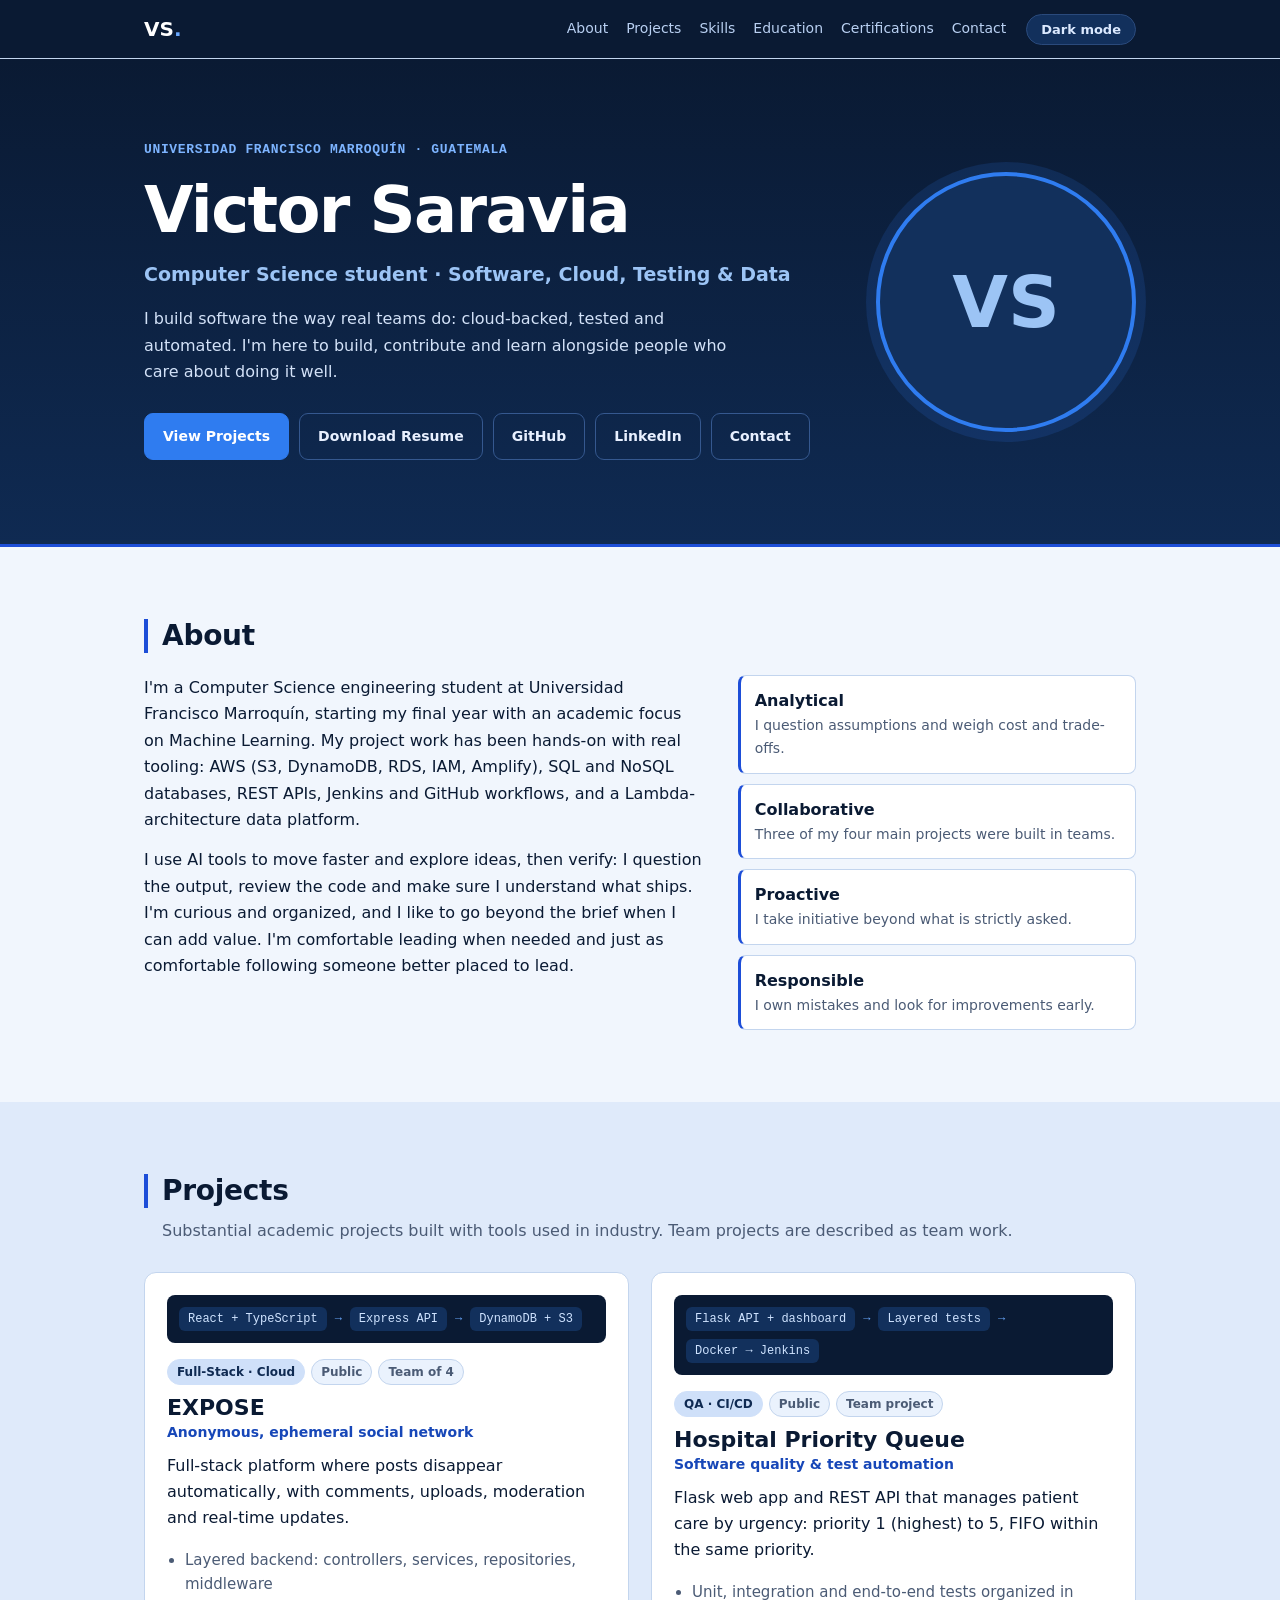
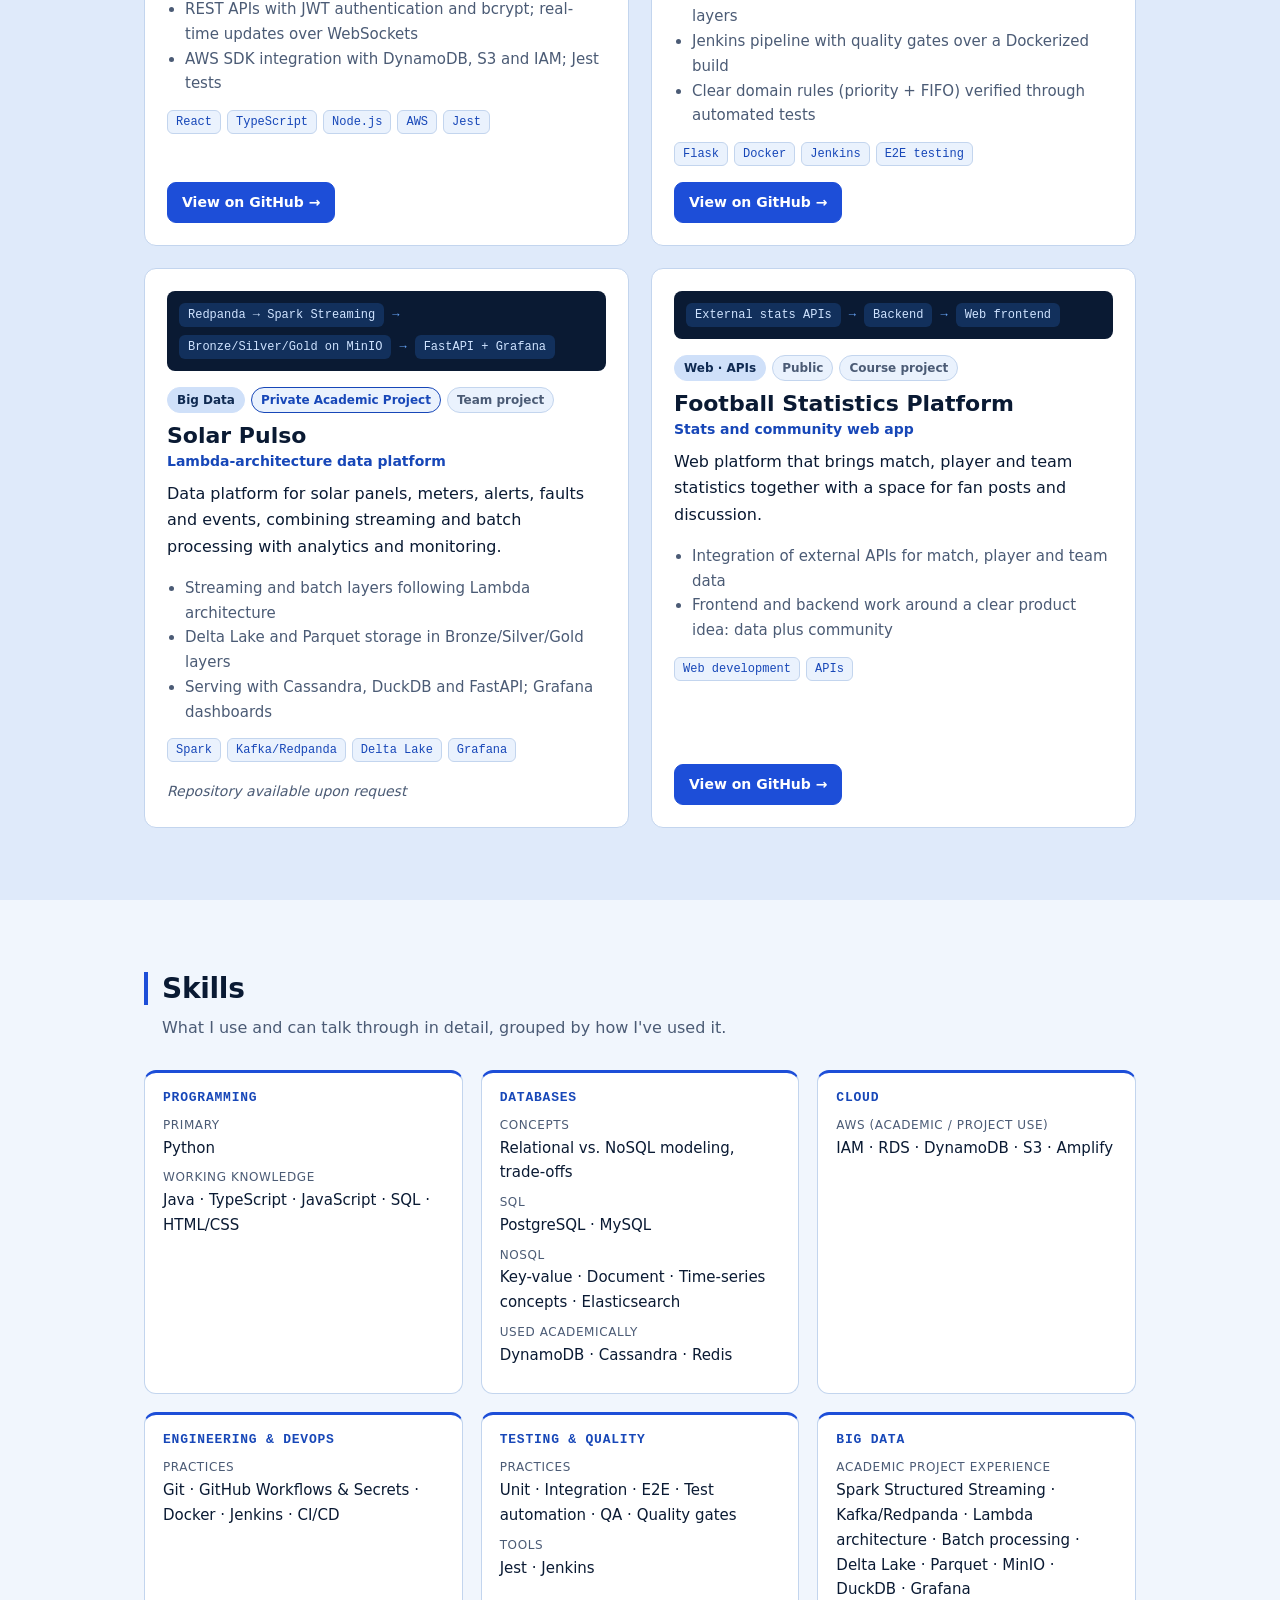
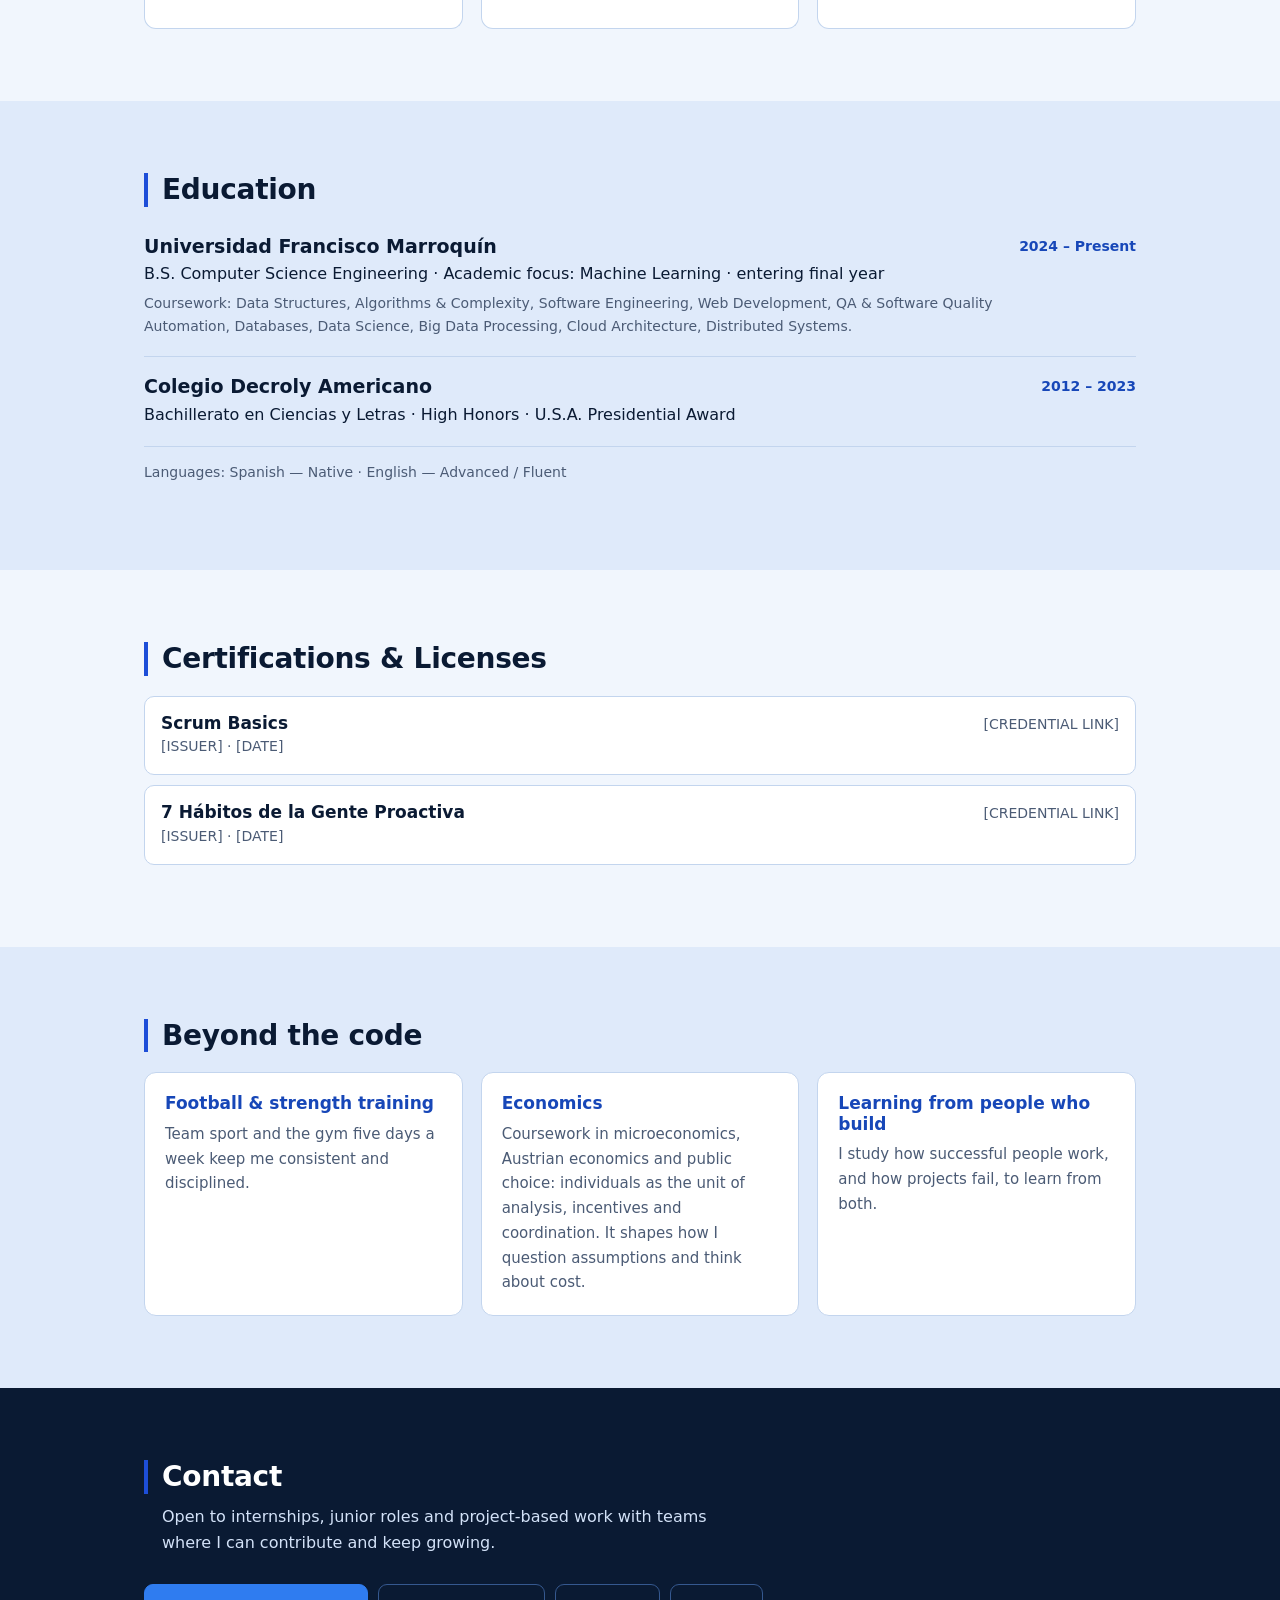
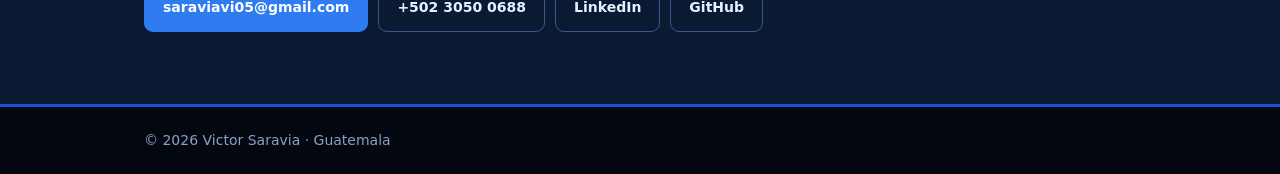
==== index.html @ 4b07f57b "CV mejorado" ====
<!DOCTYPE html>
<html lang="en" data-theme="dark">
<head>
  <meta charset="utf-8">
  <meta name="viewport" content="width=device-width, initial-scale=1">
  <title>Victor Saravia — Computer Science Student | Software, Cloud, Testing & Data</title>
  <meta name="description" content="Victor Saravia, Computer Science student at Universidad Francisco Marroquín. Projects in full-stack development on AWS, QA automation with CI/CD, and Big Data streaming pipelines.">
  <meta property="og:title" content="Victor Saravia — Computer Science Student">
  <meta property="og:description" content="Full-stack on AWS, QA automation and CI/CD, Big Data pipelines. Open to internships, junior and project-based roles.">
  <meta property="og:type" content="website">
  <!-- TODO after deploy: <meta property="og:url" content="https://YOUR-SITE"> and og:image -->
  <meta name="theme-color" content="#0a1a33">
  <link rel="icon" href="assets/favicon.svg" type="image/svg+xml">
  <script>/* set theme before paint: saved choice, else system preference */
    (function(){var t;try{t=localStorage.getItem("theme")}catch(e){}
    if(t!=="light"&&t!=="dark"){t=window.matchMedia&&matchMedia("(prefers-color-scheme: light)").matches?"light":"dark"}
    document.documentElement.setAttribute("data-theme",t)})();</script>
  <link rel="stylesheet" href="styles.css">
</head>
<body>
<a class="skip" href="#main">Skip to content</a>
<header class="nav"><div class="wrap nav-in">
  <a class="logo" href="#top" aria-label="Victor Saravia, home">VS<span>.</span></a>
  <nav aria-label="Primary"><a href="#about">About</a><a href="#projects">Projects</a><a href="#skills">Skills</a><a href="#education">Education</a><a href="#certifications">Certifications</a><a href="#contact">Contact</a></nav>
  <button id="theme" class="theme" type="button" aria-pressed="false"><span id="theme-label">Light mode</span></button>
</div></header>

<main id="main">
  <section class="hero" id="top"><div class="wrap hero-in">
    <div class="hero-text">
      <p class="eyebrow" id="h-eyebrow"></p>
      <h1 id="h-name"></h1>
      <p class="role" id="h-role"></p>
      <p class="lead" id="h-lead"></p>
      <div class="cta" id="h-cta"></div>
    </div>
    <figure class="photo"><img id="h-photo" width="260" height="260" alt="Portrait of Victor Saravia"><span class="initials" id="h-init" hidden>VS</span></figure>
  </div></section>

  <section id="about" class="sec"><div class="wrap"><h2>About</h2>
    <div class="about"><div id="about-text"></div><ul class="traits" id="traits"></ul></div></div></section>

  <section id="projects" class="sec alt"><div class="wrap"><h2>Projects</h2>
    <p class="sub">Substantial academic projects built with tools used in industry. Team projects are described as team work.</p>
    <div class="grid" id="project-grid"></div></div></section>

  <section id="skills" class="sec"><div class="wrap"><h2>Skills</h2>
    <p class="sub">What I use and can talk through in detail, grouped by how I've used it.</p>
    <div class="skills" id="skills-grid"></div></div></section>

  <section id="education" class="sec alt"><div class="wrap"><h2>Education</h2><div id="edu"></div><p class="muted" id="langs"></p></div></section>

  <section id="certifications" class="sec"><div class="wrap"><h2>Certifications &amp; Licenses</h2><ul class="certs" id="certs"></ul></div></section>

  <section id="interests" class="sec alt"><div class="wrap"><h2>Beyond the code</h2><div class="grid3" id="interests-grid"></div></div></section>

  <section id="contact" class="sec contact"><div class="wrap"><h2>Contact</h2>
    <p class="lead">Open to internships, junior roles and project-based work with teams where I can contribute and keep growing.</p>
    <div class="cta" id="c-cta"></div></div></section>
</main>
<footer class="foot"><div class="wrap"><p>© <span id="year"></span> Victor Saravia · Guatemala</p></div></footer>
<noscript><p style="padding:24px">Enable JavaScript to see the full page, or visit
  <a href="https://github.com/VictorSaraviaUFM">GitHub</a> · <a href="assets/resume.pdf">Resume (PDF)</a>.</p></noscript>
<script src="content.js"></script>
<script src="script.js"></script>
</body>
</html>
---- styles.css ----
/* Palette. Dark and light are designed separately. Edit tokens here. */
:root{--r:12px;--navy:#0a1a33;--blue-900:#0f2a52}
[data-theme="dark"]{
  --bg:#050b17;--bg-alt:#0a1424;--card:#0d1b33;--card-2:#112445;--text:#e8eef9;--muted:#93a4bf;--line:#1c2f52;
  --accent:#5aa2ff;--accent-strong:#2f7cf0;--on-accent:#04122b;--soft:#14305c;--soft-text:#b9d6ff;--nav:#050b17;--hero:linear-gradient(180deg,#0a1a33,#050b17)}
[data-theme="light"]{
  --bg:#f1f6fd;--bg-alt:#dfeafa;--card:#ffffff;--card-2:#eaf2fd;--text:#0a1a33;--muted:#4b5b75;--line:#c3d5ee;
  --accent:#1747b8;--accent-strong:#1d4ed8;--on-accent:#ffffff;--soft:#cfe0f9;--soft-text:#0f2a52;--nav:#0a1a33;--hero:linear-gradient(180deg,#0a1a33,#0f2a52)}
*{box-sizing:border-box}html{scroll-behavior:smooth;scroll-padding-top:68px}
body{margin:0;font:16px/1.65 system-ui,-apple-system,"Segoe UI",Roboto,sans-serif;background:var(--bg);color:var(--text)}
a{color:var(--accent)}h1,h2,h3{margin:0;line-height:1.2}
.wrap{max-width:1040px;margin:0 auto;padding:0 24px}
.skip{position:absolute;left:-999px}.skip:focus{left:8px;top:8px;background:#fff;color:#000;padding:8px;z-index:50}
:focus-visible{outline:2px solid var(--accent);outline-offset:3px}
/* nav: navy in both themes */
.nav{position:sticky;top:0;z-index:20;background:var(--nav);border-bottom:1px solid var(--line)}
.nav-in{display:flex;align-items:center;gap:20px;height:58px}
.logo{font-weight:800;font-size:20px;color:#fff;text-decoration:none}.logo span{color:#6aa9ff}
.nav nav{display:flex;gap:18px;margin-left:auto;overflow-x:auto}.nav nav a{color:#b9d0f2;text-decoration:none;font-size:14px;white-space:nowrap}.nav nav a:hover{color:#fff}
.theme{background:#12305c;color:#dbe9ff;border:1px solid #2a4a7c;border-radius:999px;padding:7px 14px;font:600 13px system-ui;cursor:pointer;white-space:nowrap}.theme:hover{background:#1a407a}
/* hero: navy/black, strong blue */
.hero{background:var(--hero);color:#fff;padding:84px 0;border-bottom:3px solid var(--accent-strong)}
.hero-in{display:flex;align-items:center;justify-content:space-between;gap:48px}
.eyebrow{font:600 13px/1 ui-monospace,Menlo,monospace;color:#7db4ff;margin:0 0 16px;letter-spacing:.05em;text-transform:uppercase}
.hero h1{font-size:clamp(40px,7vw,64px);letter-spacing:-.025em}
.role{color:#9cc4f5;font-size:19px;font-weight:600;margin:10px 0 16px}.lead{max-width:58ch;color:#d3e2f8;margin:0 0 28px}
.photo{margin:0;flex:none;position:relative}
.photo img,.initials{width:260px;height:260px;border-radius:50%;object-fit:cover;display:block;border:4px solid #2f7cf0;box-shadow:0 0 0 10px rgba(47,124,240,.15)}
.initials{display:flex;align-items:center;justify-content:center;background:#12305c;color:#9cc4f5;font:700 72px system-ui}
.initials[hidden],.photo img[hidden]{display:none}
.cta{display:flex;flex-wrap:wrap;gap:10px}
.btn{display:inline-block;padding:11px 18px;border-radius:9px;border:1px solid var(--line);background:var(--card);color:var(--text);text-decoration:none;font-weight:600;font-size:14px}
.hero .btn,.contact .btn{background:transparent;color:#e8f0ff;border-color:#35588f}.hero .btn:hover,.contact .btn:hover{border-color:#7db4ff;background:rgba(47,124,240,.15)}
.btn.primary,.hero .btn.primary,.contact .btn.primary{background:#2f7cf0;border-color:#2f7cf0;color:#fff}.btn.primary:hover{background:#1d62cc}
.btn.small{padding:8px 14px;background:var(--accent-strong);border-color:var(--accent-strong);color:#fff}.btn.small:hover{filter:brightness(1.1)}
/* sections */
.sec{padding:72px 0;background:var(--bg)}.sec.alt{background:var(--bg-alt)}
h2{font-size:28px;letter-spacing:-.01em;margin-bottom:10px;padding-left:14px;border-left:4px solid var(--accent-strong)}
.sub{color:var(--muted);margin:0 0 28px 18px}.muted{color:var(--muted);font-size:14px}
.about{display:grid;grid-template-columns:1.4fr 1fr;gap:36px;margin-top:22px}.about p{margin:0 0 14px}
.traits{list-style:none;margin:0;padding:0;display:grid;gap:10px;align-content:start}
.traits li{background:var(--card);border:1px solid var(--line);border-left:3px solid var(--accent-strong);border-radius:8px;padding:12px 14px;display:grid}.traits span{color:var(--muted);font-size:14px}
.grid{display:grid;grid-template-columns:repeat(auto-fit,minmax(min(100%,440px),1fr));gap:22px}
.card{background:var(--card);border:1px solid var(--line);border-radius:var(--r);padding:22px;display:flex;flex-direction:column;transition:border-color .15s}.card:hover{border-color:var(--accent)}
.flow{display:flex;flex-wrap:wrap;align-items:center;gap:8px;background:var(--navy);border-radius:8px;padding:12px;margin-bottom:16px;font:500 12px ui-monospace,Menlo,monospace}
.flow span{background:#12305c;color:#cfe3ff;padding:5px 9px;border-radius:6px}.flow i{color:#6aa9ff;font-style:normal}
.meta{display:flex;flex-wrap:wrap;gap:6px;margin-bottom:10px}
.pill{font:600 12px/1 system-ui;padding:6px 9px;border-radius:999px;background:var(--card-2);color:var(--muted);border:1px solid var(--line)}
.pill.area{background:var(--soft);color:var(--soft-text);border-color:var(--soft)}.pill.priv{color:var(--accent);border-color:var(--accent)}
.card h3{font-size:22px}.type{color:var(--accent);font-weight:600;font-size:14px;margin:2px 0 10px}.card p{margin:0 0 8px}
.card ul{padding-left:18px;margin:8px 0 14px;color:var(--muted);font-size:15px}
.tags{display:flex;flex-wrap:wrap;gap:6px}.tags span{font:500 12px/1 ui-monospace,Menlo,monospace;background:var(--card-2);color:var(--accent);border:1px solid var(--line);padding:5px 8px;border-radius:6px}
.card-foot{margin-top:auto;padding-top:16px}.note{color:var(--muted);font-size:14px;font-style:italic}
.skills{display:grid;grid-template-columns:repeat(auto-fit,minmax(300px,1fr));gap:18px}
.skill{background:var(--card);border:1px solid var(--line);border-top:3px solid var(--accent-strong);border-radius:var(--r);padding:18px}
.skill h3{font:700 13px/1 ui-monospace,Menlo,monospace;text-transform:uppercase;letter-spacing:.06em;color:var(--accent);margin-bottom:12px}
.skill p{margin:0 0 8px;font-size:15px}.lbl{display:block;font-size:12px;color:var(--muted);text-transform:uppercase;letter-spacing:.05em}
.row{display:flex;justify-content:space-between;gap:16px;padding:18px 0;border-bottom:1px solid var(--line)}.row h3{font-size:19px}.row p{margin:4px 0 0}.date{color:var(--accent);font-weight:600;font-size:14px;white-space:nowrap}
.certs{list-style:none;margin:20px 0 0;padding:0}.certs li{display:flex;justify-content:space-between;gap:16px;padding:16px;margin-bottom:10px;background:var(--card);border:1px solid var(--line);border-radius:10px}.certs h3{font-size:17px}.certs p{margin:2px 0 0}
.grid3{display:grid;grid-template-columns:repeat(auto-fit,minmax(260px,1fr));gap:18px;margin-top:20px}
.tile{background:var(--card);border:1px solid var(--line);border-radius:var(--r);padding:20px}.tile h3{font-size:17px;color:var(--accent);margin-bottom:8px}.tile p{margin:0;color:var(--muted);font-size:15px}
/* contact + footer: navy/black */
.contact{background:var(--navy);color:#fff}.contact h2{color:#fff}.contact .lead{margin-left:18px}
.foot{background:#030710;color:#8aa0c4;padding:22px 0;font-size:14px;border-top:3px solid var(--accent-strong)}.foot p{margin:0}
@media(max-width:760px){.hero{padding:56px 0}.hero-in{flex-direction:column-reverse;align-items:flex-start;gap:28px}.photo img,.initials{width:170px;height:170px}.about{grid-template-columns:1fr}
  .nav nav{display:none}.theme{margin-left:auto}.row{flex-direction:column;gap:4px}}
@media(prefers-reduced-motion:reduce){*{transition:none!important;scroll-behavior:auto!important}}
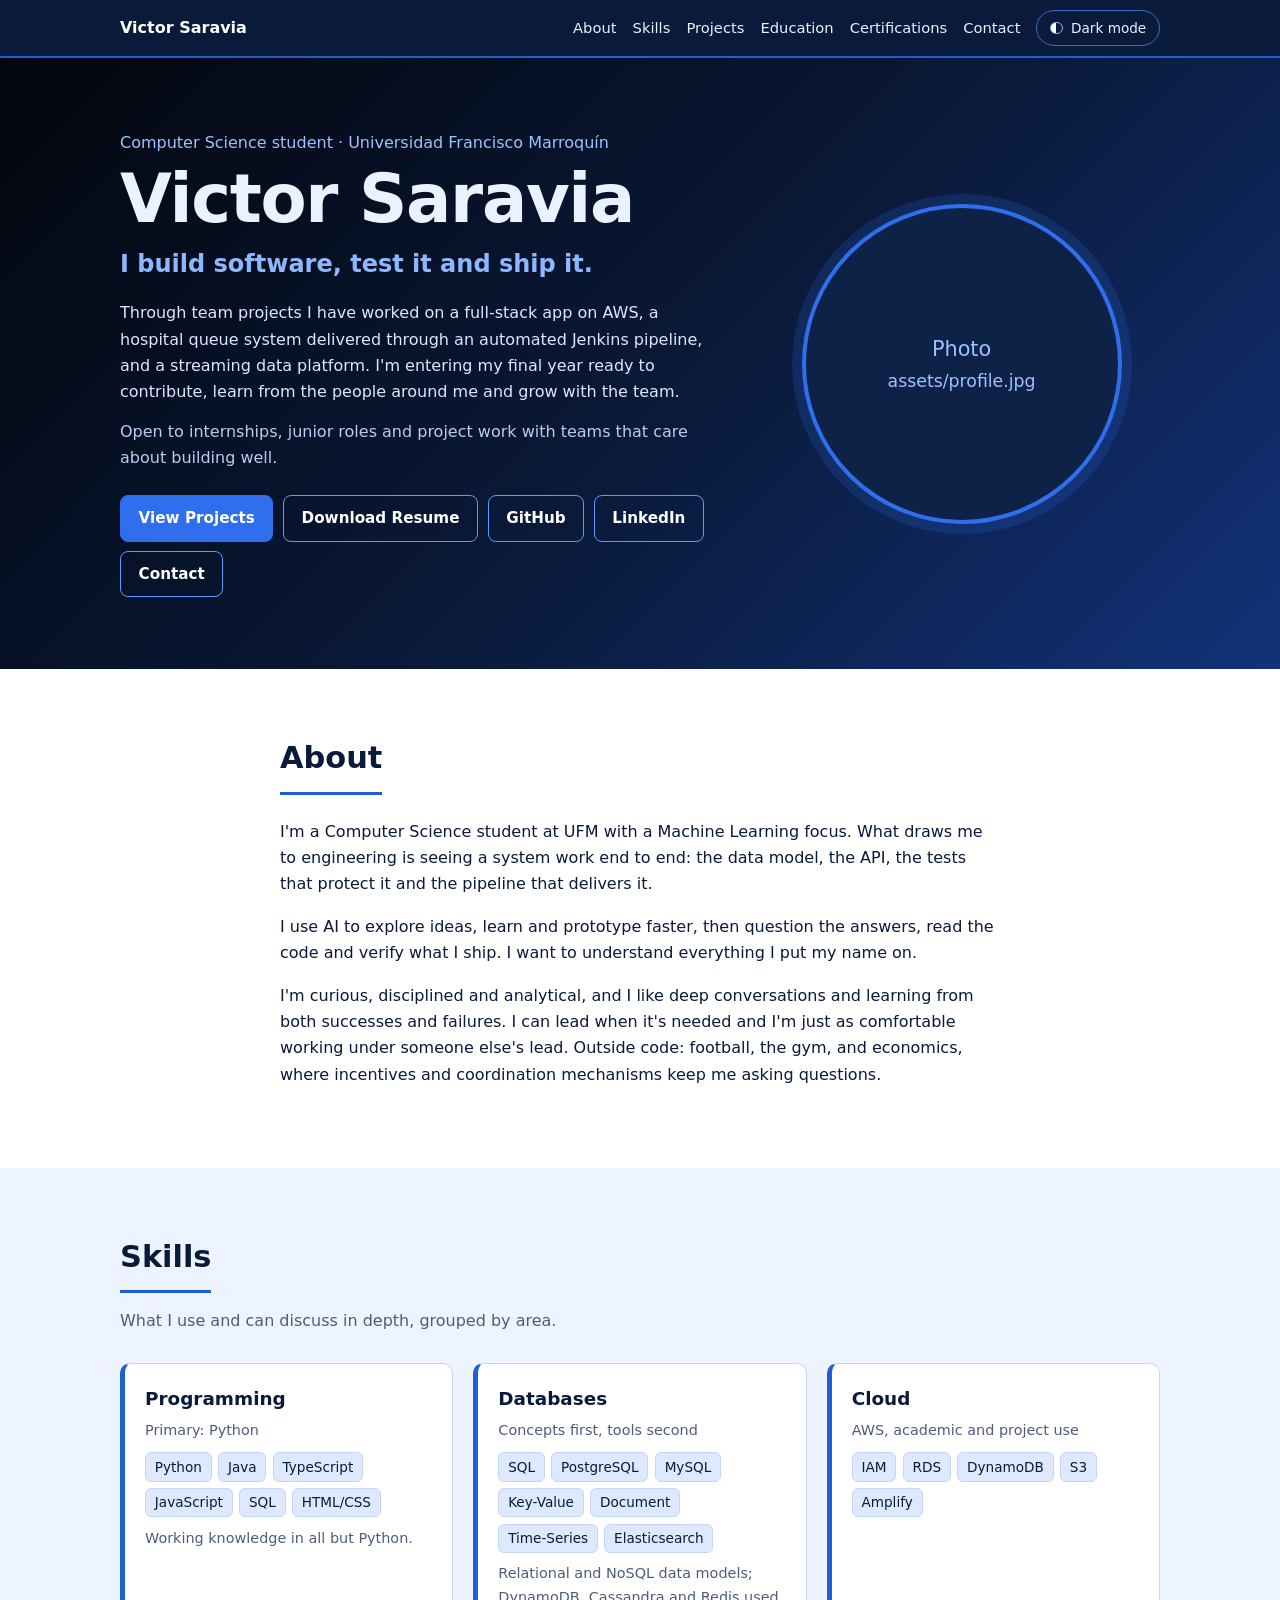
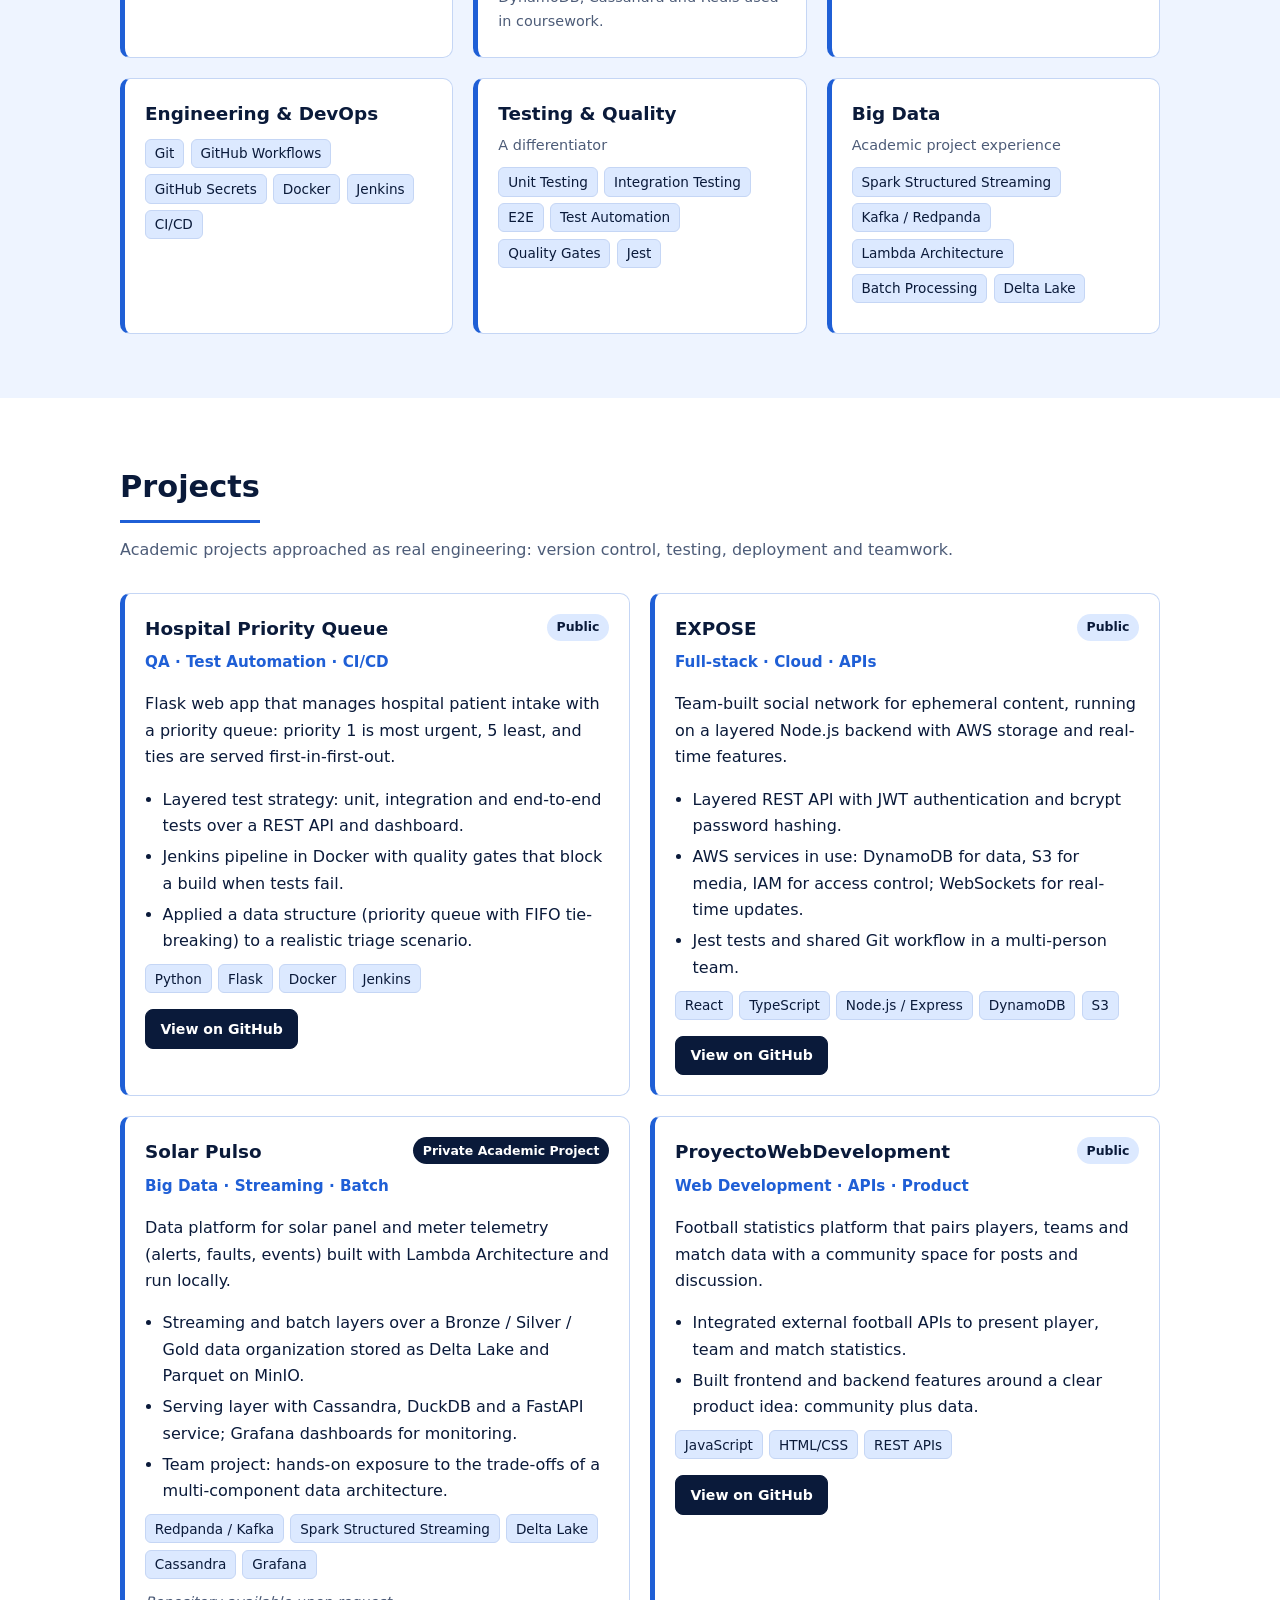
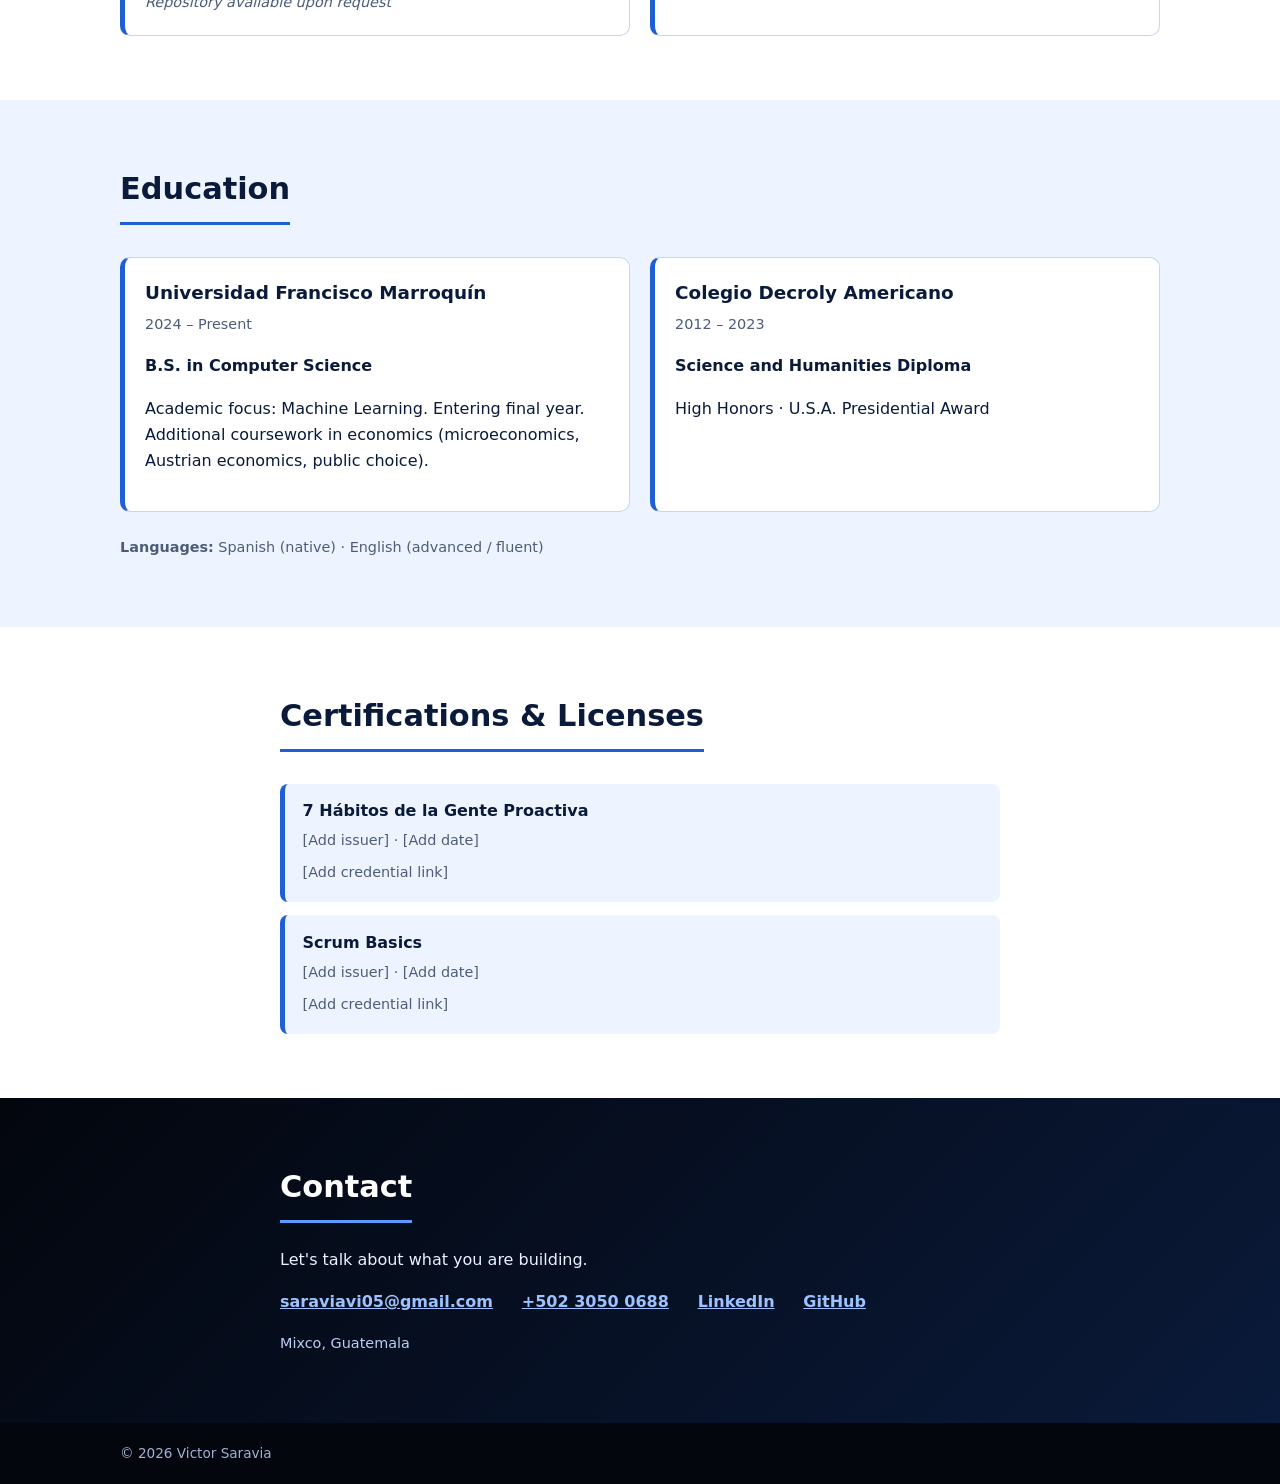
==== commit eac6c322: "Upgrade CV" ====
--- a/index.html
+++ b/index.html
@@ -1,67 +1,104 @@
 <!DOCTYPE html>
 <html lang="en" data-theme="dark">
 <head>
-  <meta charset="utf-8">
-  <meta name="viewport" content="width=device-width, initial-scale=1">
-  <title>Victor Saravia — Computer Science Student | Software, Cloud, Testing & Data</title>
-  <meta name="description" content="Victor Saravia, Computer Science student at Universidad Francisco Marroquín. Projects in full-stack development on AWS, QA automation with CI/CD, and Big Data streaming pipelines.">
-  <meta property="og:title" content="Victor Saravia — Computer Science Student">
-  <meta property="og:description" content="Full-stack on AWS, QA automation and CI/CD, Big Data pipelines. Open to internships, junior and project-based roles.">
-  <meta property="og:type" content="website">
-  <!-- TODO after deploy: <meta property="og:url" content="https://YOUR-SITE"> and og:image -->
-  <meta name="theme-color" content="#0a1a33">
-  <link rel="icon" href="assets/favicon.svg" type="image/svg+xml">
-  <script>/* set theme before paint: saved choice, else system preference */
-    (function(){var t;try{t=localStorage.getItem("theme")}catch(e){}
-    if(t!=="light"&&t!=="dark"){t=window.matchMedia&&matchMedia("(prefers-color-scheme: light)").matches?"light":"dark"}
-    document.documentElement.setAttribute("data-theme",t)})();</script>
-  <link rel="stylesheet" href="styles.css">
+<meta charset="utf-8">
+<meta name="viewport" content="width=device-width, initial-scale=1">
+<title>Victor Saravia | Computer Science Student, Software, Cloud, Testing</title>
+<meta name="description" content="Victor Saravia, Computer Science student at Universidad Francisco Marroquín. Projects in full-stack development on AWS, test automation with CI/CD, and streaming data architecture.">
+<meta property="og:title" content="Victor Saravia | Computer Science Student">
+<meta property="og:description" content="Software, cloud, testing and data projects built in teams.">
+<meta property="og:type" content="website">
+<script>
+  (function () {
+    var t = null;
+    try { t = localStorage.getItem("theme"); } catch (e) {}
+    if (t !== "light" && t !== "dark") t = window.matchMedia("(prefers-color-scheme: light)").matches ? "light" : "dark";
+    document.documentElement.setAttribute("data-theme", t);
+  })();
+</script>
+<script type="application/ld+json">
+{"@context":"https://schema.org","@type":"Person","name":"Victor Saravia","email":"mailto:saraviavi05@gmail.com","telephone":"+502 30500688","address":{"@type":"PostalAddress","addressLocality":"Mixco","addressCountry":"GT"},"alumniOf":"Universidad Francisco Marroquín","sameAs":["https://www.linkedin.com/in/victor-saravia-75724937a/","https://github.com/VictorSaraviaUFM"]}
+</script>
+<link rel="stylesheet" href="styles.css">
 </head>
 <body>
 <a class="skip" href="#main">Skip to content</a>
-<header class="nav"><div class="wrap nav-in">
-  <a class="logo" href="#top" aria-label="Victor Saravia, home">VS<span>.</span></a>
-  <nav aria-label="Primary"><a href="#about">About</a><a href="#projects">Projects</a><a href="#skills">Skills</a><a href="#education">Education</a><a href="#certifications">Certifications</a><a href="#contact">Contact</a></nav>
-  <button id="theme" class="theme" type="button" aria-pressed="false"><span id="theme-label">Light mode</span></button>
-</div></header>
+<header class="nav">
+  <div class="wrap nav-in">
+    <a class="brand" href="#top">Victor Saravia</a>
+    <nav aria-label="Main">
+      <a href="#about">About</a><a href="#skills">Skills</a><a href="#projects">Projects</a><a href="#education">Education</a><a href="#certifications">Certifications</a><a href="#contact">Contact</a>
+    </nav>
+    <button id="theme-toggle" class="toggle" type="button" aria-pressed="true"><span aria-hidden="true" class="dot"></span><span class="label">Light mode</span></button>
+  </div>
+</header>
 
 <main id="main">
-  <section class="hero" id="top"><div class="wrap hero-in">
+<section class="hero" id="top">
+  <div class="wrap hero-in">
     <div class="hero-text">
-      <p class="eyebrow" id="h-eyebrow"></p>
-      <h1 id="h-name"></h1>
-      <p class="role" id="h-role"></p>
-      <p class="lead" id="h-lead"></p>
-      <div class="cta" id="h-cta"></div>
+      <p class="role">Computer Science student · Universidad Francisco Marroquín</p>
+      <h1>Victor Saravia</h1>
+      <p class="tagline">I build software, test it and ship it.</p>
+      <p class="lead">Through team projects I have worked on a full-stack app on AWS, a hospital queue system delivered through an automated Jenkins pipeline, and a streaming data platform. I'm entering my final year ready to contribute, learn from the people around me and grow with the team.</p>
+      <p class="open">Open to internships, junior roles and project work with teams that care about building well.</p>
+      <div class="cta">
+        <a class="btn primary" href="#projects">View Projects</a>
+        <a class="btn" href="assets/resume.pdf" download>Download Resume</a>
+        <a class="btn" href="https://github.com/VictorSaraviaUFM" target="_blank" rel="noopener">GitHub</a>
+        <a class="btn" href="https://www.linkedin.com/in/victor-saravia-75724937a/" target="_blank" rel="noopener">LinkedIn</a>
+        <a class="btn" href="#contact">Contact</a>
+      </div>
     </div>
-    <figure class="photo"><img id="h-photo" width="260" height="260" alt="Portrait of Victor Saravia"><span class="initials" id="h-init" hidden>VS</span></figure>
-  </div></section>
+    <figure class="photo" id="photo">
+      <img id="profile-img" src="assets/profile.jpg" alt="Portrait of Victor Saravia" width="360" height="360">
+      <figcaption class="ph" aria-hidden="true">Photo<br><small>assets/profile.jpg</small></figcaption>
+    </figure>
+  </div>
+</section>
 
-  <section id="about" class="sec"><div class="wrap"><h2>About</h2>
-    <div class="about"><div id="about-text"></div><ul class="traits" id="traits"></ul></div></div></section>
+<section class="sec" id="about">
+  <div class="wrap narrow">
+    <h2>About</h2>
+    <p>I'm a Computer Science student at UFM with a Machine Learning focus. What draws me to engineering is seeing a system work end to end: the data model, the API, the tests that protect it and the pipeline that delivers it.</p>
+    <p>I use AI to explore ideas, learn and prototype faster, then question the answers, read the code and verify what I ship. I want to understand everything I put my name on.</p>
+    <p>I'm curious, disciplined and analytical, and I like deep conversations and learning from both successes and failures. I can lead when it's needed and I'm just as comfortable working under someone else's lead. Outside code: football, the gym, and economics, where incentives and coordination mechanisms keep me asking questions.</p>
+  </div>
+</section>
 
-  <section id="projects" class="sec alt"><div class="wrap"><h2>Projects</h2>
-    <p class="sub">Substantial academic projects built with tools used in industry. Team projects are described as team work.</p>
-    <div class="grid" id="project-grid"></div></div></section>
+<section class="sec alt" id="skills">
+  <div class="wrap"><h2>Skills</h2><p class="sub">What I use and can discuss in depth, grouped by area.</p><div class="grid" id="skills-list"></div></div>
+</section>
 
-  <section id="skills" class="sec"><div class="wrap"><h2>Skills</h2>
-    <p class="sub">What I use and can talk through in detail, grouped by how I've used it.</p>
-    <div class="skills" id="skills-grid"></div></div></section>
+<section class="sec" id="projects">
+  <div class="wrap"><h2>Projects</h2><p class="sub">Academic projects approached as real engineering: version control, testing, deployment and teamwork.</p><div class="grid two" id="projects-list"></div></div>
+</section>
 
-  <section id="education" class="sec alt"><div class="wrap"><h2>Education</h2><div id="edu"></div><p class="muted" id="langs"></p></div></section>
+<section class="sec alt" id="education">
+  <div class="wrap"><h2>Education</h2><div class="grid two" id="education-list"></div>
+  <p class="meta langs"><strong>Languages:</strong> Spanish (native) · English (advanced / fluent)</p></div>
+</section>
 
-  <section id="certifications" class="sec"><div class="wrap"><h2>Certifications &amp; Licenses</h2><ul class="certs" id="certs"></ul></div></section>
+<section class="sec" id="certifications">
+  <div class="wrap narrow"><h2>Certifications &amp; Licenses</h2><ul class="certs" id="certs-list"></ul></div>
+</section>
 
-  <section id="interests" class="sec alt"><div class="wrap"><h2>Beyond the code</h2><div class="grid3" id="interests-grid"></div></div></section>
-
-  <section id="contact" class="sec contact"><div class="wrap"><h2>Contact</h2>
-    <p class="lead">Open to internships, junior roles and project-based work with teams where I can contribute and keep growing.</p>
-    <div class="cta" id="c-cta"></div></div></section>
+<section class="sec contact" id="contact">
+  <div class="wrap narrow">
+    <h2>Contact</h2>
+    <p>Let's talk about what you are building.</p>
+    <ul class="contact-list">
+      <li><a href="mailto:saraviavi05@gmail.com">saraviavi05@gmail.com</a></li>
+      <li><a href="tel:+50230500688">+502 3050 0688</a></li>
+      <li><a href="https://www.linkedin.com/in/victor-saravia-75724937a/" target="_blank" rel="noopener">LinkedIn</a></li>
+      <li><a href="https://github.com/VictorSaraviaUFM" target="_blank" rel="noopener">GitHub</a></li>
+    </ul>
+    <p class="meta">Mixco, Guatemala</p>
+  </div>
+</section>
 </main>
-<footer class="foot"><div class="wrap"><p>© <span id="year"></span> Victor Saravia · Guatemala</p></div></footer>
-<noscript><p style="padding:24px">Enable JavaScript to see the full page, or visit
-  <a href="https://github.com/VictorSaraviaUFM">GitHub</a> · <a href="assets/resume.pdf">Resume (PDF)</a>.</p></noscript>
-<script src="content.js"></script>
+<footer class="foot"><div class="wrap">© <span id="year"></span> Victor Saravia</div></footer>
+<script src="data.js"></script>
 <script src="script.js"></script>
 </body>
 </html>
--- a/styles.css
+++ b/styles.css
@@ -1,67 +1,41 @@
-/* Palette. Dark and light are designed separately. Edit tokens here. */
-:root{--r:12px;--navy:#0a1a33;--blue-900:#0f2a52}
-[data-theme="dark"]{
-  --bg:#050b17;--bg-alt:#0a1424;--card:#0d1b33;--card-2:#112445;--text:#e8eef9;--muted:#93a4bf;--line:#1c2f52;
-  --accent:#5aa2ff;--accent-strong:#2f7cf0;--on-accent:#04122b;--soft:#14305c;--soft-text:#b9d6ff;--nav:#050b17;--hero:linear-gradient(180deg,#0a1a33,#050b17)}
-[data-theme="light"]{
-  --bg:#f1f6fd;--bg-alt:#dfeafa;--card:#ffffff;--card-2:#eaf2fd;--text:#0a1a33;--muted:#4b5b75;--line:#c3d5ee;
-  --accent:#1747b8;--accent-strong:#1d4ed8;--on-accent:#ffffff;--soft:#cfe0f9;--soft-text:#0f2a52;--nav:#0a1a33;--hero:linear-gradient(180deg,#0a1a33,#0f2a52)}
-*{box-sizing:border-box}html{scroll-behavior:smooth;scroll-padding-top:68px}
-body{margin:0;font:16px/1.65 system-ui,-apple-system,"Segoe UI",Roboto,sans-serif;background:var(--bg);color:var(--text)}
-a{color:var(--accent)}h1,h2,h3{margin:0;line-height:1.2}
-.wrap{max-width:1040px;margin:0 auto;padding:0 24px}
-.skip{position:absolute;left:-999px}.skip:focus{left:8px;top:8px;background:#fff;color:#000;padding:8px;z-index:50}
-:focus-visible{outline:2px solid var(--accent);outline-offset:3px}
-/* nav: navy in both themes */
-.nav{position:sticky;top:0;z-index:20;background:var(--nav);border-bottom:1px solid var(--line)}
-.nav-in{display:flex;align-items:center;gap:20px;height:58px}
-.logo{font-weight:800;font-size:20px;color:#fff;text-decoration:none}.logo span{color:#6aa9ff}
-.nav nav{display:flex;gap:18px;margin-left:auto;overflow-x:auto}.nav nav a{color:#b9d0f2;text-decoration:none;font-size:14px;white-space:nowrap}.nav nav a:hover{color:#fff}
-.theme{background:#12305c;color:#dbe9ff;border:1px solid #2a4a7c;border-radius:999px;padding:7px 14px;font:600 13px system-ui;cursor:pointer;white-space:nowrap}.theme:hover{background:#1a407a}
-/* hero: navy/black, strong blue */
-.hero{background:var(--hero);color:#fff;padding:84px 0;border-bottom:3px solid var(--accent-strong)}
-.hero-in{display:flex;align-items:center;justify-content:space-between;gap:48px}
-.eyebrow{font:600 13px/1 ui-monospace,Menlo,monospace;color:#7db4ff;margin:0 0 16px;letter-spacing:.05em;text-transform:uppercase}
-.hero h1{font-size:clamp(40px,7vw,64px);letter-spacing:-.025em}
-.role{color:#9cc4f5;font-size:19px;font-weight:600;margin:10px 0 16px}.lead{max-width:58ch;color:#d3e2f8;margin:0 0 28px}
-.photo{margin:0;flex:none;position:relative}
-.photo img,.initials{width:260px;height:260px;border-radius:50%;object-fit:cover;display:block;border:4px solid #2f7cf0;box-shadow:0 0 0 10px rgba(47,124,240,.15)}
-.initials{display:flex;align-items:center;justify-content:center;background:#12305c;color:#9cc4f5;font:700 72px system-ui}
-.initials[hidden],.photo img[hidden]{display:none}
-.cta{display:flex;flex-wrap:wrap;gap:10px}
-.btn{display:inline-block;padding:11px 18px;border-radius:9px;border:1px solid var(--line);background:var(--card);color:var(--text);text-decoration:none;font-weight:600;font-size:14px}
-.hero .btn,.contact .btn{background:transparent;color:#e8f0ff;border-color:#35588f}.hero .btn:hover,.contact .btn:hover{border-color:#7db4ff;background:rgba(47,124,240,.15)}
-.btn.primary,.hero .btn.primary,.contact .btn.primary{background:#2f7cf0;border-color:#2f7cf0;color:#fff}.btn.primary:hover{background:#1d62cc}
-.btn.small{padding:8px 14px;background:var(--accent-strong);border-color:var(--accent-strong);color:#fff}.btn.small:hover{filter:brightness(1.1)}
-/* sections */
-.sec{padding:72px 0;background:var(--bg)}.sec.alt{background:var(--bg-alt)}
-h2{font-size:28px;letter-spacing:-.01em;margin-bottom:10px;padding-left:14px;border-left:4px solid var(--accent-strong)}
-.sub{color:var(--muted);margin:0 0 28px 18px}.muted{color:var(--muted);font-size:14px}
-.about{display:grid;grid-template-columns:1.4fr 1fr;gap:36px;margin-top:22px}.about p{margin:0 0 14px}
-.traits{list-style:none;margin:0;padding:0;display:grid;gap:10px;align-content:start}
-.traits li{background:var(--card);border:1px solid var(--line);border-left:3px solid var(--accent-strong);border-radius:8px;padding:12px 14px;display:grid}.traits span{color:var(--muted);font-size:14px}
-.grid{display:grid;grid-template-columns:repeat(auto-fit,minmax(min(100%,440px),1fr));gap:22px}
-.card{background:var(--card);border:1px solid var(--line);border-radius:var(--r);padding:22px;display:flex;flex-direction:column;transition:border-color .15s}.card:hover{border-color:var(--accent)}
-.flow{display:flex;flex-wrap:wrap;align-items:center;gap:8px;background:var(--navy);border-radius:8px;padding:12px;margin-bottom:16px;font:500 12px ui-monospace,Menlo,monospace}
-.flow span{background:#12305c;color:#cfe3ff;padding:5px 9px;border-radius:6px}.flow i{color:#6aa9ff;font-style:normal}
-.meta{display:flex;flex-wrap:wrap;gap:6px;margin-bottom:10px}
-.pill{font:600 12px/1 system-ui;padding:6px 9px;border-radius:999px;background:var(--card-2);color:var(--muted);border:1px solid var(--line)}
-.pill.area{background:var(--soft);color:var(--soft-text);border-color:var(--soft)}.pill.priv{color:var(--accent);border-color:var(--accent)}
-.card h3{font-size:22px}.type{color:var(--accent);font-weight:600;font-size:14px;margin:2px 0 10px}.card p{margin:0 0 8px}
-.card ul{padding-left:18px;margin:8px 0 14px;color:var(--muted);font-size:15px}
-.tags{display:flex;flex-wrap:wrap;gap:6px}.tags span{font:500 12px/1 ui-monospace,Menlo,monospace;background:var(--card-2);color:var(--accent);border:1px solid var(--line);padding:5px 8px;border-radius:6px}
-.card-foot{margin-top:auto;padding-top:16px}.note{color:var(--muted);font-size:14px;font-style:italic}
-.skills{display:grid;grid-template-columns:repeat(auto-fit,minmax(300px,1fr));gap:18px}
-.skill{background:var(--card);border:1px solid var(--line);border-top:3px solid var(--accent-strong);border-radius:var(--r);padding:18px}
-.skill h3{font:700 13px/1 ui-monospace,Menlo,monospace;text-transform:uppercase;letter-spacing:.06em;color:var(--accent);margin-bottom:12px}
-.skill p{margin:0 0 8px;font-size:15px}.lbl{display:block;font-size:12px;color:var(--muted);text-transform:uppercase;letter-spacing:.05em}
-.row{display:flex;justify-content:space-between;gap:16px;padding:18px 0;border-bottom:1px solid var(--line)}.row h3{font-size:19px}.row p{margin:4px 0 0}.date{color:var(--accent);font-weight:600;font-size:14px;white-space:nowrap}
-.certs{list-style:none;margin:20px 0 0;padding:0}.certs li{display:flex;justify-content:space-between;gap:16px;padding:16px;margin-bottom:10px;background:var(--card);border:1px solid var(--line);border-radius:10px}.certs h3{font-size:17px}.certs p{margin:2px 0 0}
-.grid3{display:grid;grid-template-columns:repeat(auto-fit,minmax(260px,1fr));gap:18px;margin-top:20px}
-.tile{background:var(--card);border:1px solid var(--line);border-radius:var(--r);padding:20px}.tile h3{font-size:17px;color:var(--accent);margin-bottom:8px}.tile p{margin:0;color:var(--muted);font-size:15px}
-/* contact + footer: navy/black */
-.contact{background:var(--navy);color:#fff}.contact h2{color:#fff}.contact .lead{margin-left:18px}
-.foot{background:#030710;color:#8aa0c4;padding:22px 0;font-size:14px;border-top:3px solid var(--accent-strong)}.foot p{margin:0}
-@media(max-width:760px){.hero{padding:56px 0}.hero-in{flex-direction:column-reverse;align-items:flex-start;gap:28px}.photo img,.initials{width:170px;height:170px}.about{grid-template-columns:1fr}
-  .nav nav{display:none}.theme{margin-left:auto}.row{flex-direction:column;gap:4px}}
-@media(prefers-reduced-motion:reduce){*{transition:none!important;scroll-behavior:auto!important}}
+:root{--bg:#fff;--surface:#EEF4FF;--card:#fff;--text:#0A1A3A;--muted:#4D5C78;--accent:#1F5FD6;--tint:#DCE9FF;--border:#C5D6F5;--nav:#0A1A3A;--navtext:#EAF1FF;--btnbg:#0A1A3A;--btntext:#fff}
+:root[data-theme="dark"]{--bg:#060B16;--surface:#0A1A3A;--card:#0E2247;--text:#EAF1FF;--muted:#A3B5D4;--accent:#6AA5FF;--tint:#163671;--border:#24437F;--nav:#03060D;--navtext:#EAF1FF;--btnbg:#2F6FED;--btntext:#fff}
+*{box-sizing:border-box}html{scroll-behavior:smooth;scroll-padding-top:4.5rem}
+body{margin:0;font:1rem/1.65 "Segoe UI",system-ui,-apple-system,Roboto,sans-serif;background:var(--bg);color:var(--text)}
+.wrap{max-width:1080px;margin:0 auto;padding:0 1.25rem}.narrow{max-width:760px}
+a{color:var(--accent)}a:focus-visible,button:focus-visible{outline:3px solid #8DB8FF;outline-offset:2px}
+.skip{position:absolute;left:-999px;background:#fff;color:#000;padding:.5rem}.skip:focus{left:.5rem;top:.5rem;z-index:99}
+.nav{position:sticky;top:0;z-index:10;background:var(--nav);border-bottom:2px solid #1F5FD6}
+.nav-in{display:flex;align-items:center;gap:1rem;min-height:3.5rem;flex-wrap:wrap}
+.brand{color:#fff;font-weight:700;text-decoration:none;margin-right:auto}
+.nav nav{display:flex;gap:1rem;flex-wrap:wrap}.nav nav a{color:var(--navtext);text-decoration:none;font-size:.92rem}.nav nav a:hover{color:#8DB8FF}
+.toggle{display:flex;align-items:center;gap:.5rem;background:transparent;color:var(--navtext);border:1px solid #3B6CC4;border-radius:999px;padding:.35rem .8rem;font:inherit;font-size:.85rem;cursor:pointer}
+.toggle:hover{background:#13306A}.dot{width:.8rem;height:.8rem;border-radius:50%;background:linear-gradient(90deg,#fff 50%,#0A1A3A 50%);border:1px solid #8DB8FF}
+.hero{background:linear-gradient(135deg,#03060D 0%,#0A1A3A 55%,#12327A 100%);color:#EAF1FF;padding:4.5rem 0}
+.hero-in{display:grid;grid-template-columns:1.5fr 1fr;gap:3rem;align-items:center}
+.role{color:#9CC2FF;margin:0 0 .5rem}.hero h1{font-size:clamp(2.6rem,6vw,4.2rem);line-height:1.05;margin:0 0 .6rem;letter-spacing:-.02em}
+.tagline{font-size:1.5rem;font-weight:600;color:#8DB8FF;margin:0 0 1rem}.lead{max-width:60ch;margin:0 0 .8rem;color:#DCE7FF}.open{color:#B9CDF2;margin:0 0 1.5rem}
+.cta{display:flex;flex-wrap:wrap;gap:.6rem}
+.btn{display:inline-block;padding:.6rem 1.1rem;border-radius:8px;border:1.5px solid #5B9BFF;color:#fff;background:transparent;text-decoration:none;font-weight:600;font-size:.95rem}
+.btn:hover{background:#163671}.btn.primary{background:#2F6FED;border-color:#2F6FED}.btn.primary:hover{background:#4D86F5}
+.btn.small{background:var(--btnbg);border-color:var(--btnbg);color:var(--btntext);font-size:.88rem;padding:.45rem .9rem;margin-top:.4rem}.btn.small:hover{background:var(--accent);border-color:var(--accent)}
+.photo{margin:0;justify-self:center;width:min(320px,80vw);aspect-ratio:1;border-radius:50%;overflow:hidden;border:4px solid #2F6FED;box-shadow:0 0 0 10px rgba(47,111,237,.18);background:#0E2247;position:relative}
+.photo img{width:100%;height:100%;object-fit:cover;display:block}.photo .ph{display:none}
+.photo.empty img{display:none}.photo.empty .ph{display:flex;position:absolute;inset:0;flex-direction:column;align-items:center;justify-content:center;text-align:center;color:#9CC2FF;font-size:1.3rem;border-radius:50%}
+.sec{padding:4rem 0}.sec.alt{background:var(--surface)}
+h2{font-size:1.9rem;margin:0 0 .5rem;color:var(--text);padding-bottom:.5rem;border-bottom:3px solid var(--accent);display:inline-block}
+h3{margin:0 0 .3rem;font-size:1.15rem}.sub{color:var(--muted);margin:.4rem 0 1.8rem}.meta{color:var(--muted);font-size:.9rem;margin:.2rem 0}
+.grid{display:grid;gap:1.25rem;grid-template-columns:repeat(auto-fit,minmax(260px,1fr));margin-top:1.5rem}.grid.two{grid-template-columns:repeat(auto-fit,minmax(340px,1fr))}
+.skill,.project,.edu{background:var(--card);border:1px solid var(--border);border-left:5px solid var(--accent);border-radius:10px;padding:1.25rem}
+.project-head{display:flex;justify-content:space-between;gap:.5rem;align-items:flex-start}.area{color:var(--accent);font-weight:600;margin:.1rem 0 .6rem;font-size:.95rem}
+.status{font-size:.78rem;font-weight:600;padding:.2rem .6rem;border-radius:999px;background:var(--tint);color:var(--text);white-space:nowrap}.status.private{background:#0A1A3A;color:#fff}
+:root[data-theme="dark"] .status.private{background:#2A3550;color:#E3EAF8}
+.bullets{padding-left:1.1rem;margin:.6rem 0}.bullets li{margin:.3rem 0}
+.tags{list-style:none;display:flex;flex-wrap:wrap;gap:.4rem;padding:0;margin:.6rem 0}.tag{background:var(--tint);color:var(--text);border:1px solid var(--border);border-radius:6px;padding:.15rem .55rem;font-size:.85rem}
+.note{color:var(--muted);font-style:italic;font-size:.9rem}.langs{margin-top:1.5rem}
+.certs{list-style:none;padding:0;margin:1.5rem 0 0;display:grid;gap:.8rem}.cert{display:flex;flex-direction:column;gap:.1rem;background:var(--surface);border-left:5px solid var(--accent);padding:.9rem 1.1rem;border-radius:8px}
+.contact{background:linear-gradient(135deg,#03060D,#0A1A3A);color:#EAF1FF}.contact h2{color:#fff;border-color:#5B9BFF}.contact .meta{color:#B9CDF2}
+.contact a{color:#9CC2FF;font-weight:600}.contact-list{list-style:none;padding:0;display:flex;flex-wrap:wrap;gap:.6rem 1.8rem;margin:1rem 0}
+.foot{background:#03060D;color:#9FB2D3;padding:1.2rem 0;font-size:.85rem}
+@media(max-width:800px){.hero-in{grid-template-columns:1fr}.photo{order:-1}.hero{padding:3rem 0}}
+@media(prefers-reduced-motion:reduce){html{scroll-behavior:auto}}
